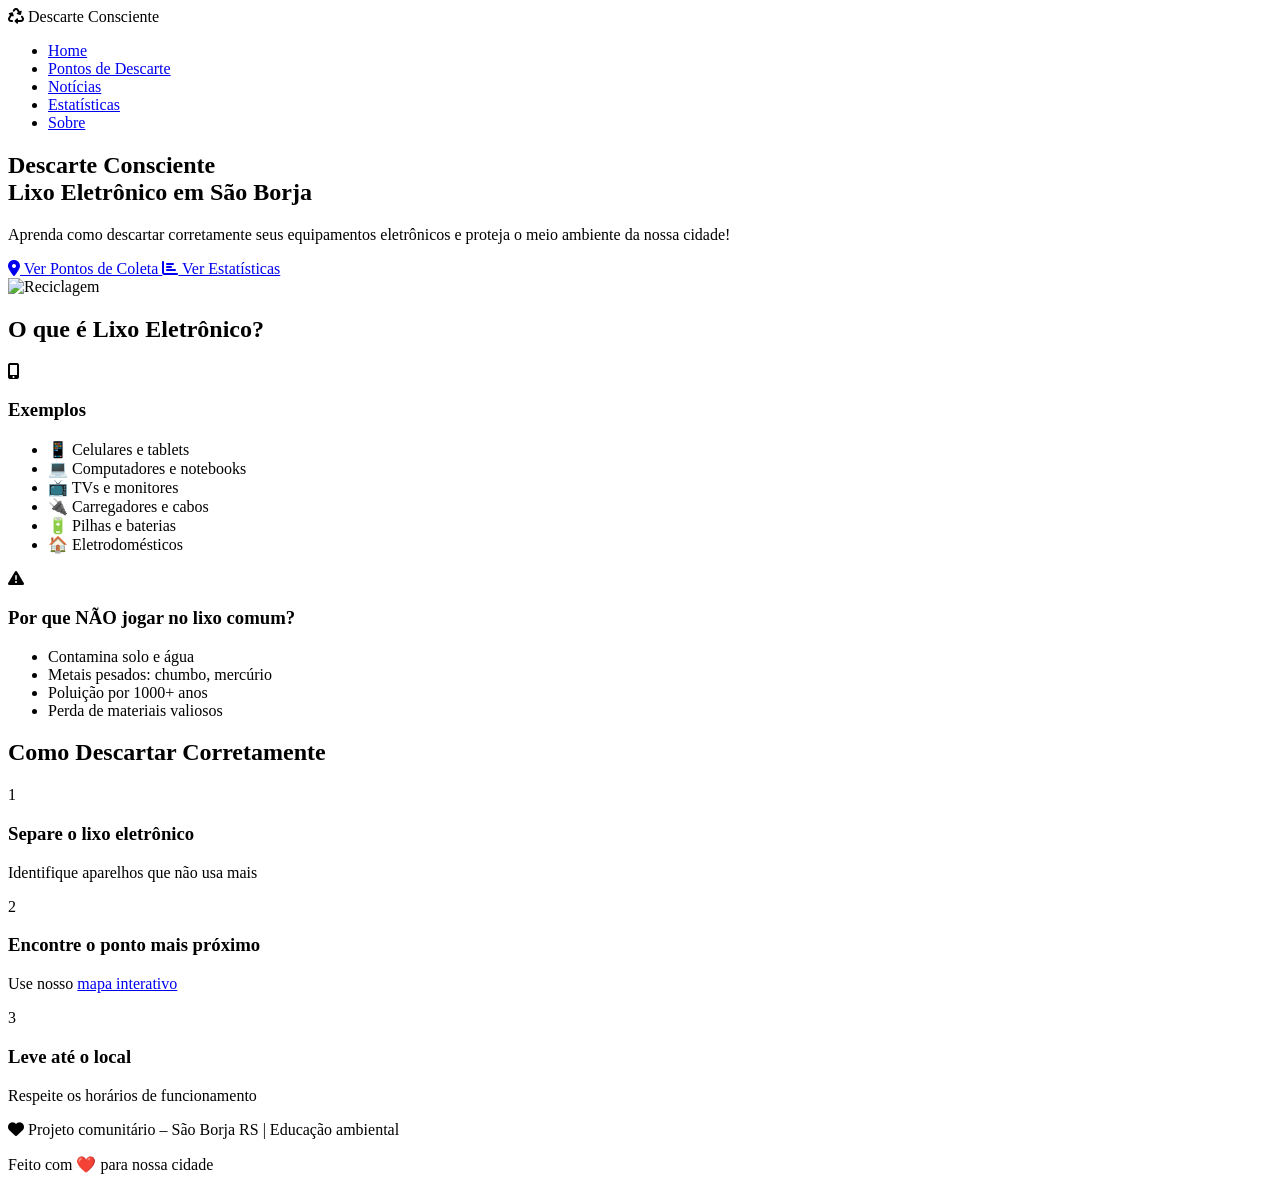
==== index.html @ 1df7e92a "Add initial index.html for Descarte Consciente website Initial commit of the index.html file contain" ====
<!DOCTYPE html>
<html lang="pt-BR">
<head>
    <meta charset="UTF-8">
    <meta name="viewport" content="width=device-width, initial-scale=1.0">
    <title>Descarte Consciente - São Borja RS</title>
    <link rel="stylesheet" href="css/style.css">
    <link rel="stylesheet" href="https://unpkg.com/leaflet@1.9.4/dist/leaflet.css">
    <link href="https://cdnjs.cloudflare.com/ajax/libs/font-awesome/6.4.0/css/all.min.css" rel="stylesheet">
</head>
<body>
    <!-- Header -->
    <header>
        <nav class="navbar">
            <div class="nav-container">
                <div class="logo">
                    <i class="fas fa-recycle"></i>
                    <span>Descarte Consciente</span>
                </div>
                <ul class="nav-menu">
                    <li><a href="index.html" class="nav-link active">Home</a></li>
                    <li><a href="mapa.html" class="nav-link">Pontos de Descarte</a></li>
                    <li><a href="noticias.html" class="nav-link">Notícias</a></li>
                    <li><a href="estatisticas.html" class="nav-link">Estatísticas</a></li>
                    <li><a href="sobre.html" class="nav-link">Sobre</a></li>
                </ul>
                <div class="hamburger">
                    <span></span>
                    <span></span>
                    <span></span>
                </div>
            </div>
        </nav>
    </header>

    <!-- Hero Section -->
    <section class="hero">
        <div class="hero-content">
            <h1>Descarte Consciente<br><span>Lixo Eletrônico em São Borja</span></h1>
            <p>Aprenda como descartar corretamente seus equipamentos eletrônicos e proteja o meio ambiente da nossa cidade!</p>
            <div class="hero-buttons">
                <a href="mapa.html" class="btn btn-primary">
                    <i class="fas fa-map-marker-alt"></i> Ver Pontos de Coleta
                </a>
                <a href="estatisticas.html" class="btn btn-secondary">
                    <i class="fas fa-chart-bar"></i> Ver Estatísticas
                </a>
            </div>
        </div>
        <div class="hero-image">
            <img src="https://images.unsplash.com/photo-1558618047-3c8c76bbb17e?ixlib=rb-4.0.3&auto=format&fit=crop&w=800&q=80" alt="Reciclagem">
        </div>
    </section>

    <!-- O que é Lixo Eletrônico -->
    <section class="container">
        <h2>O que é Lixo Eletrônico?</h2>
        <div class="grid-2">
            <div class="card">
                <i class="fas fa-mobile-alt icon-large"></i>
                <h3>Exemplos</h3>
                <ul>
                    <li>📱 Celulares e tablets</li>
                    <li>💻 Computadores e notebooks</li>
                    <li>📺 TVs e monitores</li>
                    <li>🔌 Carregadores e cabos</li>
                    <li>🔋 Pilhas e baterias</li>
                    <li>🏠 Eletrodomésticos</li>
                </ul>
            </div>
            <div class="card danger">
                <i class="fas fa-exclamation-triangle icon-large"></i>
                <h3>Por que NÃO jogar no lixo comum?</h3>
                <ul>
                    <li>Contamina solo e água</li>
                    <li>Metais pesados: chumbo, mercúrio</li>
                    <li>Poluição por 1000+ anos</li>
                    <li>Perda de materiais valiosos</li>
                </ul>
            </div>
        </div>
    </section>

    <!-- Como Descartar -->
    <section class="container how-to">
        <h2>Como Descartar Corretamente</h2>
        <div class="steps">
            <div class="step">
                <div class="step-number">1</div>
                <h3>Separe o lixo eletrônico</h3>
                <p>Identifique aparelhos que não usa mais</p>
            </div>
            <div class="step">
                <div class="step-number">2</div>
                <h3>Encontre o ponto mais próximo</h3>
                <p>Use nosso <a href="mapa.html">mapa interativo</a></p>
            </div>
            <div class="step">
                <div class="step-number">3</div>
                <h3>Leve até o local</h3>
                <p>Respeite os horários de funcionamento</p>
            </div>
        </div>
    </section>

    <!-- Footer -->
    <footer>
        <div class="container">
            <p><i class="fas fa-heart"></i> Projeto comunitário – São Borja RS | Educação ambiental</p>
            <p>Feito com ❤️ para nossa cidade</p>
        </div>
    </footer>

    <script src="js/main.js"></script>
</body>
</html>
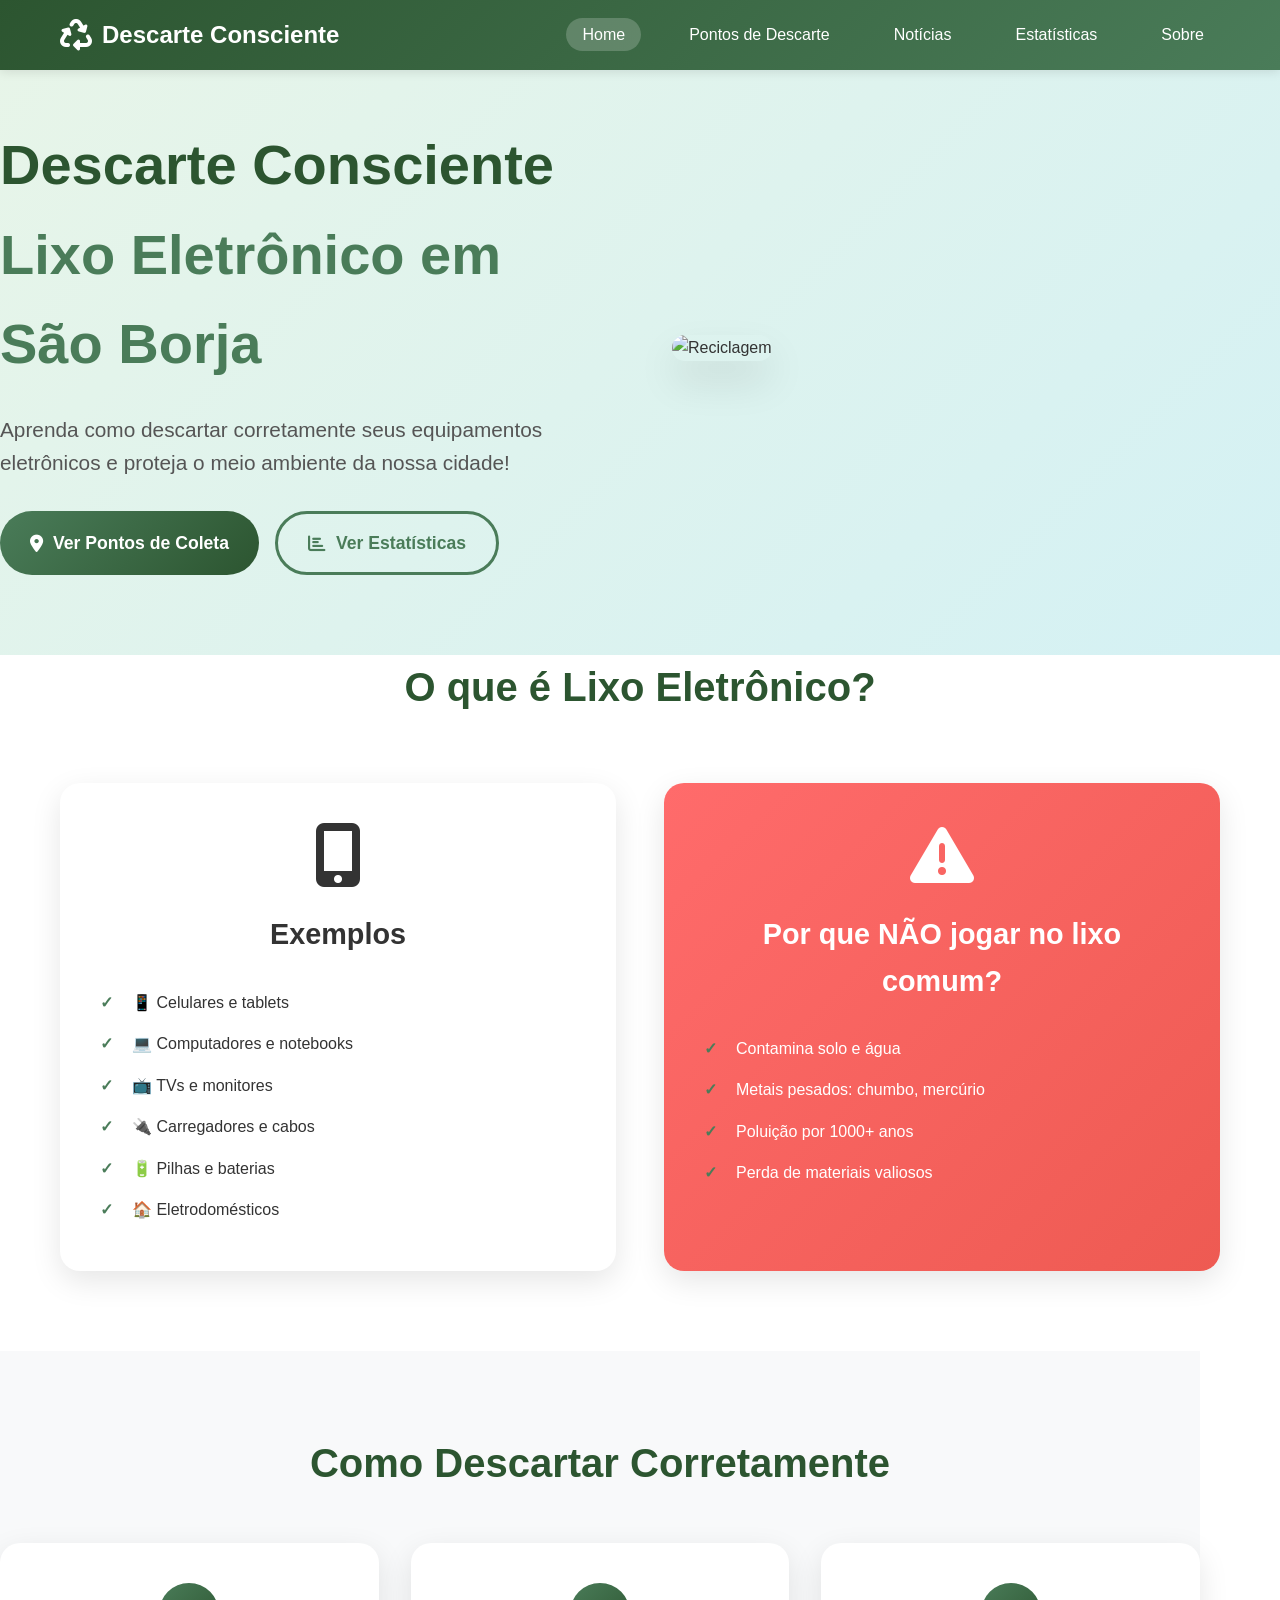
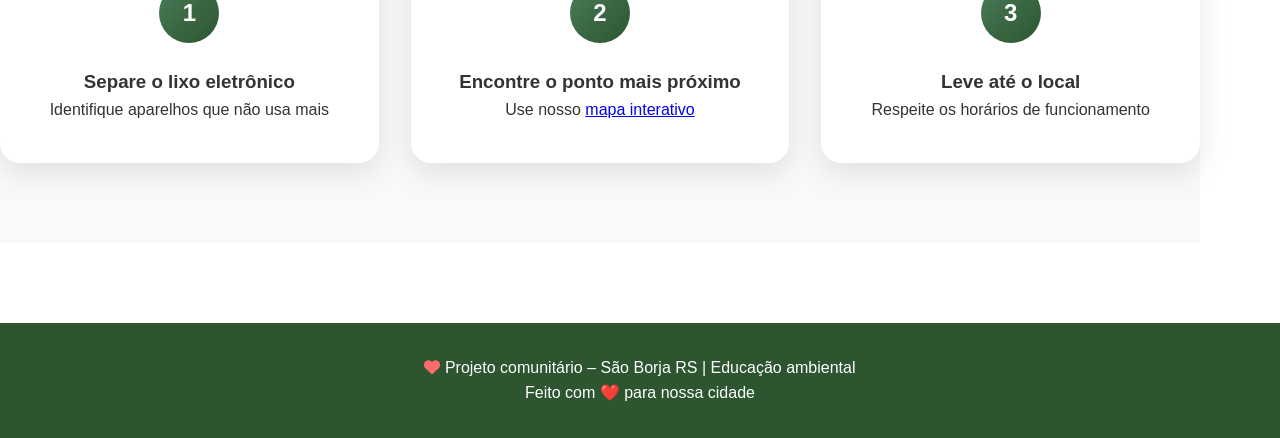
==== commit a67b008b: "mude teste" ====
--- a/index.html
+++ b/index.html
@@ -3,7 +3,7 @@
 <head>
     <meta charset="UTF-8">
     <meta name="viewport" content="width=device-width, initial-scale=1.0">
-    <title>Descarte Consciente - São Borja RS</title>
+    <title>prototipo claude ppi</title>
     <link rel="stylesheet" href="css/style.css">
     <link rel="stylesheet" href="https://unpkg.com/leaflet@1.9.4/dist/leaflet.css">
     <link href="https://cdnjs.cloudflare.com/ajax/libs/font-awesome/6.4.0/css/all.min.css" rel="stylesheet">
--- a/css/style.css
+++ b/css/style.css
@@ -0,0 +1,351 @@
+* {
+    margin: 0;
+    padding: 0;
+    box-sizing: border-box;
+}
+
+body {
+    font-family: 'Segoe UI', Tahoma, Geneva, Verdana, sans-serif;
+    line-height: 1.6;
+    color: #333;
+    overflow-x: hidden;
+}
+
+.container {
+    max-width: 1200px;
+    margin: 0 auto;
+    padding: 0 20px;
+}
+
+/* Header & Navigation */
+.navbar {
+    background: linear-gradient(135deg, #2c5530 0%, #4a7c59 100%);
+    padding: 1rem 0;
+    position: fixed;
+    top: 0;
+    width: 100%;
+    z-index: 1000;
+    box-shadow: 0 2px 10px rgba(0,0,0,0.1);
+}
+
+.nav-container {
+    max-width: 1200px;
+    margin: 0 auto;
+    padding: 0 20px;
+    display: flex;
+    justify-content: space-between;
+    align-items: center;
+}
+
+.logo {
+    display: flex;
+    align-items: center;
+    color: white;
+    font-size: 1.5rem;
+    font-weight: bold;
+}
+
+.logo i {
+    margin-right: 10px;
+    font-size: 2rem;
+}
+
+.nav-menu {
+    display: flex;
+    list-style: none;
+    gap: 2rem;
+}
+
+.nav-link {
+    color: white;
+    text-decoration: none;
+    padding: 0.5rem 1rem;
+    border-radius: 25px;
+    transition: all 0.3s ease;
+}
+
+.nav-link:hover,
+.nav-link.active {
+    background: rgba(255,255,255,0.2);
+    transform: translateY(-2px);
+}
+
+.hamburger {
+    display: none;
+    flex-direction: column;
+    cursor: pointer;
+}
+
+.hamburger span {
+    width: 25px;
+    height: 3px;
+    background: white;
+    margin: 3px 0;
+    transition: 0.3s;
+}
+
+/* Hero Section */
+.hero {
+    background: linear-gradient(135deg, #e8f5e8 0%, #d4f1f4 100%);
+    padding: 120px 0 80px;
+    display: grid;
+    grid-template-columns: 1fr 1fr;
+    gap: 4rem;
+    align-items: center;
+    min-height: 70vh;
+}
+
+.hero-content h1 {
+    font-size: 3.5rem;
+    margin-bottom: 1.5rem;
+    color: #2c5530;
+}
+
+.hero-content h1 span {
+    color: #4a7c59;
+}
+
+.hero-content p {
+    font-size: 1.3rem;
+    margin-bottom: 2rem;
+    color: #555;
+}
+
+.hero-buttons {
+    display: flex;
+    gap: 1rem;
+    flex-wrap: wrap;
+}
+
+.btn {
+    padding: 15px 30px;
+    border-radius: 50px;
+    text-decoration: none;
+    font-weight: bold;
+    display: inline-flex;
+    align-items: center;
+    gap: 10px;
+    transition: all 0.3s ease;
+    border: none;
+    cursor: pointer;
+    font-size: 1.1rem;
+}
+
+.btn-primary {
+    background: linear-gradient(135deg, #4a7c59 0%, #2c5530 100%);
+    color: white;
+}
+
+.btn-primary:hover {
+    transform: translateY(-3px);
+    box-shadow: 0 10px 25px rgba(74,124,89,0.4);
+}
+
+.btn-secondary {
+    background: transparent;
+    color: #4a7c59;
+    border: 3px solid #4a7c59;
+}
+
+.btn-secondary:hover {
+    background: #4a7c59;
+    color: white;
+}
+
+.hero-image img {
+    width: 100%;
+    height: 500px;
+    object-fit: cover;
+    border-radius: 20px;
+    box-shadow: 0 20px 40px rgba(0,0,0,0.1);
+}
+
+/* Cards */
+.grid-2 {
+    display: grid;
+    grid-template-columns: 1fr 1fr;
+    gap: 3rem;
+    margin: 4rem 0;
+}
+
+.card {
+    background: white;
+    padding: 2.5rem;
+    border-radius: 20px;
+    box-shadow: 0 10px 30px rgba(0,0,0,0.1);
+    text-align: center;
+    transition: all 0.3s ease;
+}
+
+.card:hover {
+    transform: translateY(-10px);
+    box-shadow: 0 20px 40px rgba(0,0,0,0.15);
+}
+
+.card.danger {
+    background: linear-gradient(135deg, #ff6b6b 0%, #ee5a52 100%);
+    color: white;
+}
+
+.icon-large {
+    font-size: 4rem;
+    margin-bottom: 1.5rem;
+}
+
+.card h3 {
+    font-size: 1.8rem;
+    margin-bottom: 1.5rem;
+}
+
+.card ul {
+    text-align: left;
+    list-style: none;
+}
+
+.card ul li {
+    padding: 0.5rem 0;
+    padding-left: 2rem;
+    position: relative;
+}
+
+.card ul li::before {
+    content: "✓";
+    position: absolute;
+    left: 0;
+    font-weight: bold;
+    color: #4a7c59;
+}
+
+/* Steps */
+.how-to {
+    background: #f8f9fa;
+    padding: 5rem 0;
+    margin: 5rem 0;
+}
+
+.steps {
+    display: grid;
+    grid-template-columns: repeat(auto-fit, minmax(300px, 1fr));
+    gap: 2rem;
+}
+
+.step {
+    background: white;
+    padding: 2.5rem;
+    border-radius: 20px;
+    text-align: center;
+    box-shadow: 0 10px 30px rgba(0,0,0,0.1);
+    position: relative;
+}
+
+.step-number {
+    width: 60px;
+    height: 60px;
+    background: linear-gradient(135deg, #4a7c59 0%, #2c5530 100%);
+    color: white;
+    border-radius: 50%;
+    display: flex;
+    align-items: center;
+    justify-content: center;
+    font-size: 1.5rem;
+    font-weight: bold;
+    margin: 0 auto 1.5rem;
+}
+
+/* Map Container */
+.map-container {
+    margin-top: 120px;
+    position: relative;
+}
+
+#map {
+    border-radius: 20px;
+    margin: 0 20px 2rem;
+    box-shadow: 0 10px 30px rgba(0,0,0,0.2);
+}
+
+.map-legend {
+    background: white;
+    padding: 2rem;
+    border-radius: 20px;
+    box-shadow: 0 10px 30px rgba(0,0,0,0.1);
+    margin: 0 20px;
+}
+
+.map-legend ul {
+    list-style: none;
+}
+
+.map-legend ul li {
+    padding: 0.8rem 0;
+    display: flex;
+    align-items: center;
+    gap: 10px;
+}
+
+/* Footer */
+footer {
+    background: #2c5530;
+    color: white;
+    text-align: center;
+    padding: 2rem 0;
+    margin-top: 5rem;
+}
+
+footer i {
+    color: #ff6b6b;
+}
+
+/* Responsive */
+@media (max-width: 768px) {
+    .hamburger {
+        display: flex;
+    }
+    
+    .nav-menu {
+        position: fixed;
+        left: -100%;
+        top: 70px;
+        flex-direction: column;
+        background-color: #2c5530;
+        width: 100%;
+        text-align: center;
+        transition: 0.3s;
+        box-shadow: 0 10px 27px rgba(0,0,0,0.05);
+        padding: 2rem 0;
+    }
+    
+    .nav-menu.active {
+        left: 0;
+    }
+    
+    .hero {
+        grid-template-columns: 1fr;
+        text-align: center;
+        padding: 100px 0 40px;
+    }
+    
+    .hero-content h1 {
+        font-size: 2.5rem;
+    }
+    
+    .grid-2,
+    .steps {
+        grid-template-columns: 1fr;
+    }
+    
+    .hero-buttons {
+        justify-content: center;
+    }
+}
+
+h2 {
+    text-align: center;
+    font-size: 2.5rem;
+    margin-bottom: 3rem;
+    color: #2c5530;
+}
+
+section {
+    padding: 5rem 0;
+}
